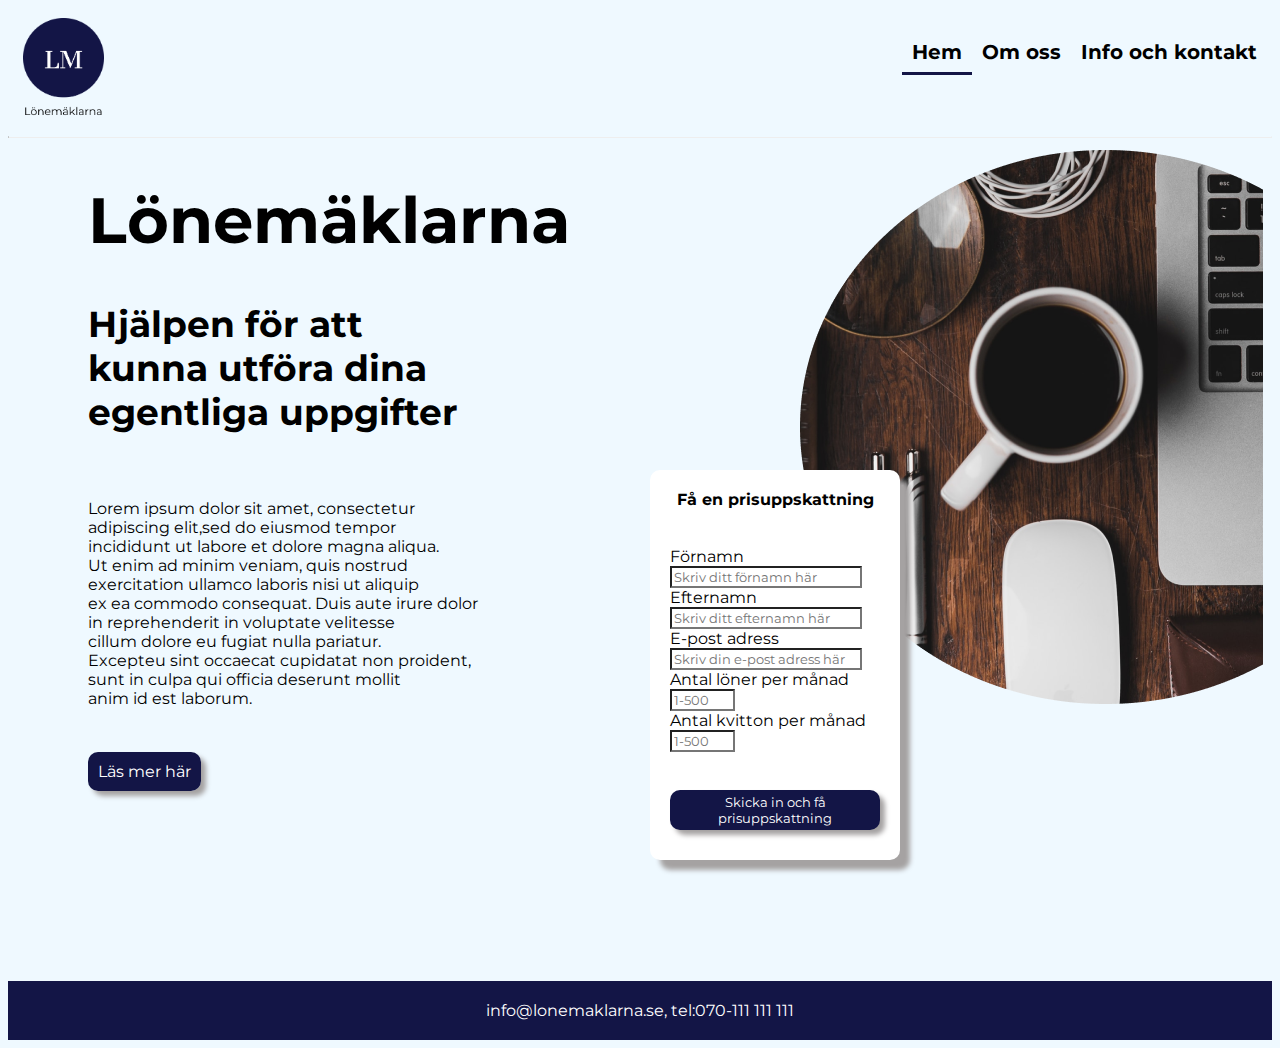
==== index.html @ b3e82fdd "first commit" ====
<!DOCTYPE html>
<html lang="en">

<head>
    <meta charset="UTF-8">
    <meta http-equiv="X-UA-Compatible" content="IE=edge">
    <meta name="viewport" content="width=device-width, initial-scale=1.0">
    <title>HemLM</title>
    <!--länktitel-->
    <link rel="preconnect" href="https://fonts.googleapis.com">
    <!--länk till typsnitt-->
    <link rel="preconnect" href="https://fonts.gstatic.com" crossorigin>
    <link href="https://fonts.googleapis.com/css2?family=Montserrat&display=swap" rel="stylesheet">
    <link rel="stylesheet" href="style.css">
    <!--länk till css-->
</head>

<body>
    <header>
        <!--header startar-->
        <div class="header">
            <a href="index.html" class=imglogo><img src="img/logo.png" alt="logo.lonemaklarna" height="100px"></a>
            <!--länk till loggo-->
            <nav class="myNav">
                <!--3 länksidor-->
                <a class="active" href="index.html">Hem</a>
                <a href="about.html">Om oss</a>
                <a href="contact.html">Info och kontakt</a>
            </nav>
        </div>
    </header>
    <!--header slutar-->
    <hr class="avgrans">
    <!--för mobil-->
    <section class="lonetext">
        <h1 class="h1">Lönemäklarna</h1>
        <!--Rubrik-->
        <h2 class="h2p1">Hjälpen för att <br>kunna utföra dina <br>egentliga uppgifter</h2>
        <!--Underrubrik-->
        <br>
        <p class="loremp1">Lorem ipsum dolor sit amet, consectetur <br>
            <!--innehåll-->
            adipiscing elit,sed do eiusmod tempor <br>
            incididunt ut labore et dolore magna aliqua. <br>
            Ut enim ad minim veniam, quis nostrud <br>
            exercitation ullamco laboris nisi ut aliquip <br>
            ex ea commodo consequat. Duis aute irure dolor <br>
            in reprehenderit in voluptate velitesse <br>
            cillum dolore eu fugiat nulla pariatur. <br>
            Excepteu sint occaecat cupidatat non proident,<br>
            sunt in culpa qui officia deserunt mollit <br>
            anim id est laborum.</p>
        <br> <br>
        <a class="linkButton" href="contact.html">Läs mer här</a>
        <!--länk stylad som knapp-->
        <br>
        <div class="picture1">
            <img src="img/desk1.png" alt="img of a desk with a computer" />
            <!--länk till bild sid 1-->
        </div>



        <form class="myForm">
            <!--start formulär-->
            <legend>Få en prisuppskattning</legend> <br> <br>
            <label for="fname">Förnamn</label><br>
            <input type="text" id="fname" name="fname" placeholder="Skriv ditt förnamn här" /> <br>
            <label for="lname">Efternamn</label><br>
            <input type="text" id="lname" name="lname" placeholder="Skriv ditt efternamn här" /><br>
            <label for="email">E-post adress</label><br>
            <input type="text" id="email" name="email" placeholder="Skriv din e-post adress här"><br>
            <label for="quantity">Antal löner per månad</label><br>
            <input type="number" id="quantity" name="quantity" placeholder="1-500" min="1" max="500"><br>
            <label for="quantity">Antal kvitton per månad</label><br>
            <input type="number" id="quantity" name="quantity" placeholder="1-500" min="1" max="500">
            <br><br><br>
            <button class="buttonForm" type="button">Skicka in och få prisuppskattning</button>
            <!--knapp för att sända formulär-->

        </form>
    </section>
    <!--formulär slut-->


    <footer>
        <!--footer startar-->
        <p class="myFooter">info@lonemaklarna.se,
            tel:070-111 111 111</p>
    </footer>
    <!--footer slut-->
</body>

</html>
---- style.css ----
* {
    background-color: #EFF9FF;
    font-family: 'Montserrat', sans-serif;
    box-sizing: border-box;
}

.header {
    overflow: hidden;
    padding: 10px 5px;
}

.header a {
    float: left;
    color: black;
    text-align: center;
    text-decoration: none;
    font-size: 20px;
    line-height: 29px;
    border-radius: 0px;
    font-weight: bold;
    padding-left: 10px;
    padding-right: 10px;
    padding-bottom: 5px;
    border-bottom: 2px solid transparent;
}

.header a:hover {
    opacity: 0.7;
}

.header a.active {
    border-bottom: 3px solid #131546;
}

.myNav {
    float: right;
    padding-top: 20px;
}

hr.avgrans {
    border-top: 1px solid transparent;
}

@media screen and (max-width: 600px) {
    .header a {
        float: none;
        display: block;
        text-align: left;
        width: 160px;
    }

    hr.avgrans {
        border-top: 1px solid black;

    }

    .myNav {
        float: none;
    }

}

.imglogo {

    width: auto;
    height: 100px;
    opacity: 1;
    float: left;
    font-size: 20px;
}

.h1 {
    color: black;
    text-align: left;
    font-size: 64px;
    line-height: 78px;
    margin-left: 40px;
}

.h2p1 {
    text-align: left;
    font-size: 36px;
    margin-left: 40px;
}

.loremp1 {
    text-align: left;
    margin-left: 40px;
}

.picture1 {
    position: absolute;
    top: 150px;
    left: 800px;
}

.lonetext {
    min-height: 800px;
    margin-left: 40px;
    text-align: left;
}



.myForm {
    background-color: white;
    position: absolute;
    top: 470px;
    right: 380px;
    padding: 20px;
    height: 390px;
    width: 250px;
    border-radius: 10px;
    box-shadow: 10px 10px 5px rgb(165, 162, 162);
}

@media screen and (max-width: 1000px) {
    .myForm {
        padding: 20px;
        position: relative;
        top: 50px;
        left: 0px;
        margin-bottom: 80px;

    }
}

input[type=text] :focus {
    border: 3px solid #555;
}

label {
    background-color: white;
}

input {
    background-color: white;
}

legend {
    font-size: 36;
    background-color: white;
    font-weight: bold;
    text-align: center;
}

.h2Form {
    text-align: center;
}

.buttonForm {
    height: 40px;
    background-color: #131546;
    color: white;
    border: none;
    border-radius: 10px;
    box-shadow: 5px 5px 5px rgb(165, 162, 162);
}

.buttonForm:hover {
    opacity: 0.7;
}

.myFooter {
    background-color: #131546;
    color: white;
    text-align: center;
    margin: 0;
    padding: 20px;
    width: 100%;
    border-color: #131546;
}

.linkButton:hover {
    opacity: 0.7;
}

.linkButton {
    margin-left: 40px;
    text-decoration: none;
    text-align: center;
    border-radius: 10px;
    background: #131546;
    color: white;
    padding: 10px;
    width: 100px;
    height: 25px;
    box-shadow: 5px 5px 5px rgb(165, 162, 162);
}


.h2p2 {
    text-align: left;
    font-size: 36px;
    margin-left: 40px;
}

.loremp2 {
    text-align: left;
    margin-left: 40px;
}

.container {
    position: absolute;
}

.citat {
    position: absolute;
    top: 0px;
    right: 100px;
    font-family: 'Cormorant SC', serif;
    font-style: normal;
    font-weight: normal;
    font-size: 40px;
    line-height: 58px;


}

.imgStaff {
    width: 80%;
    height: auto;
}

.nameImg {
    position: absolute;
    bottom: 0px;
    right: 40px;
}

.h2p3 {
    text-align: left;
    font-size: 36px;
}

.row {
    display: flex;
    flex-wrap: wrap;
    min-height: 400px;
}

.column1 {
    flex: 1;
    margin-top: 70px;
    margin-bottom: 20px;
    padding-left: 0;
    max-width: 500px;
    min-width: 300px;

}

.column2 {
    flex: 1;
    margin-top: 70px;
    margin-bottom: 20px;
    margin-left: 50px;
    margin-right: 200px;
    padding-left: 0;
    max-width: 1000px;
    min-width: 400px;
}

.column3 {
    flex: 1;
    margin-top: 70px;
    margin-bottom: 20px;
    padding-left: 0;
    max-width: 600px;

}

.column4 {
    flex: 1;
    margin-top: 70px;
    margin-bottom: 20px;
    margin-left: 50px;
    margin-right: 200px;
    padding-left: 0;
    max-width: 1000px;
    min-width: 400px;
}
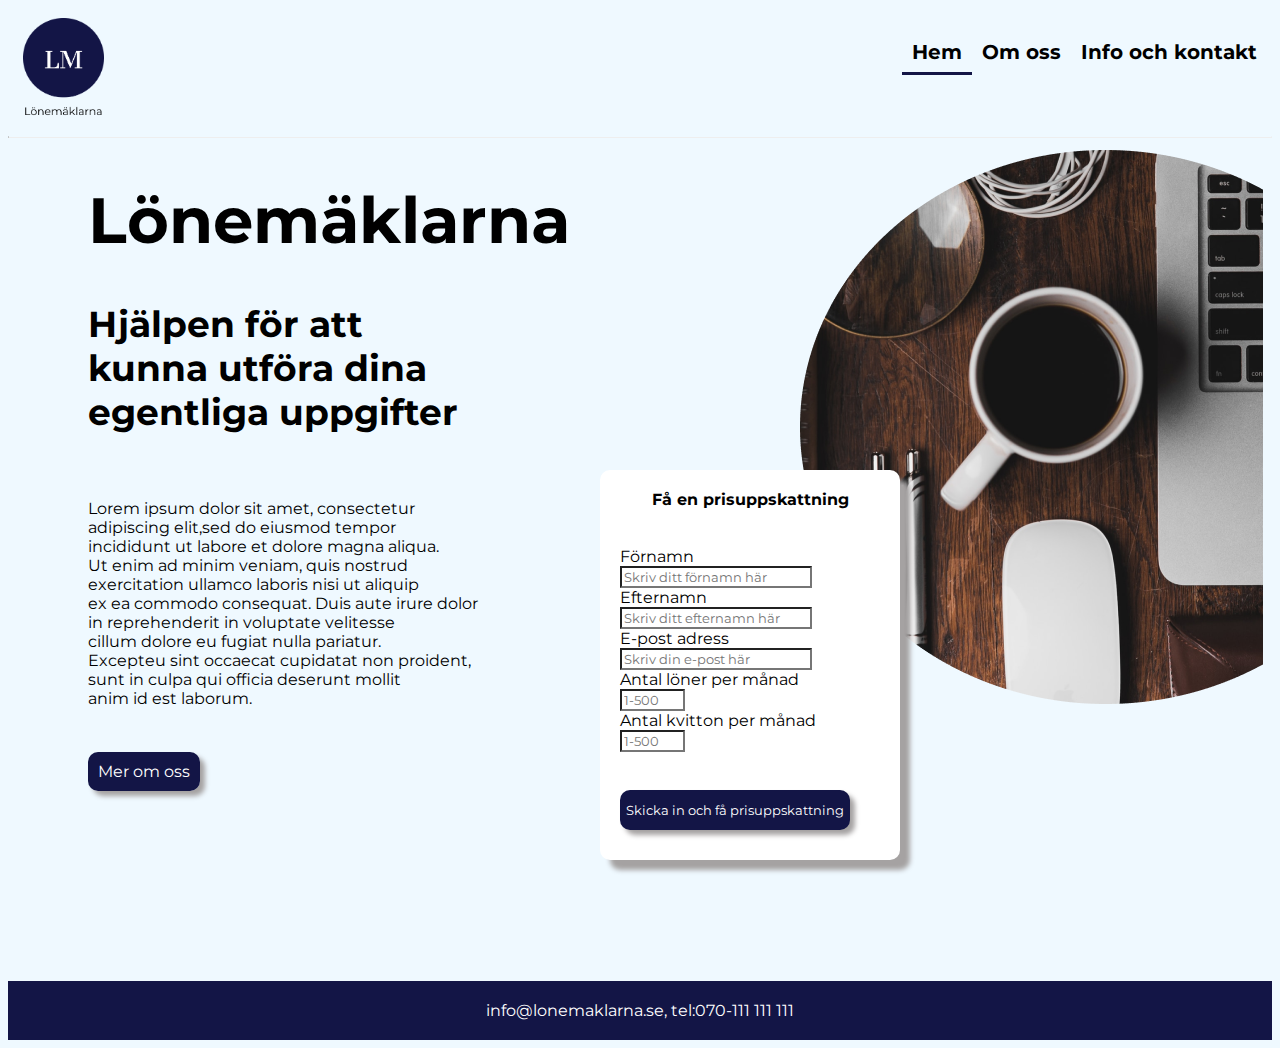
==== commit bca777a4: "media-queries, WCAG and JS" ====
--- a/index.html
+++ b/index.html
@@ -1,7 +1,18 @@
 <!DOCTYPE html>
-<html lang="en">
+<html lang="sv">
+<!--WCAG 3.1.1-->
 
 <head>
+    <!--webbriktlinje1: WCAG 2.4.1 Erbjud möjlighet att hoppa över innehåll. 
+        Detta har jag tillämpat genom att tillägga aria-labels så
+         att de med skärmläsaare lättare kan navigera sig på sidan. Har även lämnat tomma 
+        alt-texter då dessa är endast dekorativa och inte har nån funktion. -->
+    <!--webbriktlinje2: WCAG 1.4.3 Använd tillräcklig kontrast mellan
+    text och bakgrund. Detta har jag tillämpat genom att kolla alla kontraster
+    svart text-ljusblå bakgrund = 19.66:1 , vit text-mörkblå bakgrund = 17.13:1-->
+    <!--webbriktlinje 3 = WCAG 3.1.1 Ange sidans språk i koden-->
+    <!-- Har även för tillgänglighetens skull adderat padding till knappar och länkar som 
+    underlättar med en större klickyta-->
     <meta charset="UTF-8">
     <meta http-equiv="X-UA-Compatible" content="IE=edge">
     <meta name="viewport" content="width=device-width, initial-scale=1.0">
@@ -17,11 +28,13 @@
 
 <body>
     <header>
+        <!--2.4.1 aria-label-->
         <!--header startar-->
         <div class="header">
             <a href="index.html" class=imglogo><img src="img/logo.png" alt="logo.lonemaklarna" height="100px"></a>
             <!--länk till loggo-->
             <nav class="myNav">
+                <!--2.4.1 aria-label-->
                 <!--3 länksidor-->
                 <a class="active" href="index.html">Hem</a>
                 <a href="about.html">Om oss</a>
@@ -32,63 +45,73 @@
     <!--header slutar-->
     <hr class="avgrans">
     <!--för mobil-->
-    <section class="lonetext">
-        <h1 class="h1">Lönemäklarna</h1>
-        <!--Rubrik-->
-        <h2 class="h2p1">Hjälpen för att <br>kunna utföra dina <br>egentliga uppgifter</h2>
-        <!--Underrubrik-->
-        <br>
-        <p class="loremp1">Lorem ipsum dolor sit amet, consectetur <br>
-            <!--innehåll-->
-            adipiscing elit,sed do eiusmod tempor <br>
-            incididunt ut labore et dolore magna aliqua. <br>
-            Ut enim ad minim veniam, quis nostrud <br>
-            exercitation ullamco laboris nisi ut aliquip <br>
-            ex ea commodo consequat. Duis aute irure dolor <br>
-            in reprehenderit in voluptate velitesse <br>
-            cillum dolore eu fugiat nulla pariatur. <br>
-            Excepteu sint occaecat cupidatat non proident,<br>
-            sunt in culpa qui officia deserunt mollit <br>
-            anim id est laborum.</p>
-        <br> <br>
-        <a class="linkButton" href="contact.html">Läs mer här</a>
-        <!--länk stylad som knapp-->
-        <br>
-        <div class="picture1">
-            <img src="img/desk1.png" alt="img of a desk with a computer" />
-            <!--länk till bild sid 1-->
-        </div>
+    <main>
+        <!--2.4.1 aria-label-->
+        <section class="lonetext">
+            <h1 class="h1">Lönemäklarna</h1>
+            <!--Rubrik-->
+            <h2 class="h2p1">Hjälpen för att <br>kunna utföra dina <br>egentliga uppgifter</h2>
+            <!--Underrubrik-->
+            <br>
+            <p class="loremp1">Lorem ipsum dolor sit amet, consectetur <br>
+                <!--innehåll-->
+                adipiscing elit,sed do eiusmod tempor <br>
+                incididunt ut labore et dolore magna aliqua. <br>
+                Ut enim ad minim veniam, quis nostrud <br>
+                exercitation ullamco laboris nisi ut aliquip <br>
+                ex ea commodo consequat. Duis aute irure dolor <br>
+                in reprehenderit in voluptate velitesse <br>
+                cillum dolore eu fugiat nulla pariatur. <br>
+                Excepteu sint occaecat cupidatat non proident,<br>
+                sunt in culpa qui officia deserunt mollit <br>
+                anim id est laborum.</p>
+            <br> <br>
+            <a class="linkButton" href="contact.html" id="linktext">Mer om oss</a>
+            <!--länk stylad som knapp-->
+            <br>
+            <div class="picture1">
+                <img src="img/desk1.png" alt="" />
+                <!--länk till bild sid 1-->
+            </div>
 
 
 
-        <form class="myForm">
-            <!--start formulär-->
-            <legend>Få en prisuppskattning</legend> <br> <br>
-            <label for="fname">Förnamn</label><br>
-            <input type="text" id="fname" name="fname" placeholder="Skriv ditt förnamn här" /> <br>
-            <label for="lname">Efternamn</label><br>
-            <input type="text" id="lname" name="lname" placeholder="Skriv ditt efternamn här" /><br>
-            <label for="email">E-post adress</label><br>
-            <input type="text" id="email" name="email" placeholder="Skriv din e-post adress här"><br>
-            <label for="quantity">Antal löner per månad</label><br>
-            <input type="number" id="quantity" name="quantity" placeholder="1-500" min="1" max="500"><br>
-            <label for="quantity">Antal kvitton per månad</label><br>
-            <input type="number" id="quantity" name="quantity" placeholder="1-500" min="1" max="500">
-            <br><br><br>
-            <button class="buttonForm" type="button">Skicka in och få prisuppskattning</button>
-            <!--knapp för att sända formulär-->
+            <form class="myForm" aria-label="förfråganformulär">
+                <!--start formulär-->
+                <!--2.4.1 aria-label-->
+                <legend>Få en prisuppskattning</legend> <br> <br>
+                <label for="fname">Förnamn</label><br>
+                <input type="text" id="fname" name="fname" placeholder="Skriv ditt förnamn här" /> <br>
+                <label for="lname">Efternamn</label><br>
+                <input type="text" id="lname" name="lname" placeholder="Skriv ditt efternamn här" /><br>
+                <label for="email">E-post adress</label><br>
+                <input type="text" id="email" name="email" placeholder="Skriv din e-post här"><br>
+                <label for="quantity">Antal löner per månad</label><br>
+                <input type="number" id="quantity" name="quantity" placeholder="1-500" min="1" max="500"><br>
+                <label for="quantity">Antal kvitton per månad</label><br>
+                <input type="number" id="quantity" name="quantity" placeholder="1-500" min="1" max="500">
+                <br><br><br>
+                <button class="buttonForm" type="button" onclick="myFunction()">Skicka in och få
+                    prisuppskattning</button>
+                <!--knapp för att sända formulär-->
+                <!--onklick med funktion i JS-->
 
-        </form>
-    </section>
+            </form>
+        </section>
+    </main>
     <!--formulär slut-->
 
 
     <footer>
+        <!--2.4.1 aria-label-->
         <!--footer startar-->
         <p class="myFooter">info@lonemaklarna.se,
             tel:070-111 111 111</p>
     </footer>
     <!--footer slut-->
+
+    <script src="javascript.js"></script>
+    <!--länk till javascript-->
 </body>
 
 </html>
--- a/style.css
+++ b/style.css
@@ -22,6 +22,8 @@
     padding-right: 10px;
     padding-bottom: 5px;
     border-bottom: 2px solid transparent;
+    display: block;
+   padding: 12px, 16px;
 }
 
 .header a:hover {
@@ -77,21 +79,50 @@
     margin-left: 40px;
 }
 
+@media screen and (max-width: 600px) {
+    .h1{
+        margin-left: 10px;
+        font-size: 36px;
+    }
+}
+
 .h2p1 {
     text-align: left;
     font-size: 36px;
     margin-left: 40px;
 }
 
+@media screen and (max-width: 600px){
+    .h2p1{
+        margin-left: 10px;
+        font-size: 28px;
+    }
+}
+
 .loremp1 {
     text-align: left;
     margin-left: 40px;
+}
+
+@media screen and (max-width: 600px){
+    .loremp1{
+        margin-left: 10px;
+        font-size: 18px;
+    }
 }
 
 .picture1 {
     position: absolute;
     top: 150px;
     left: 800px;
+    
+   
+}
+@media screen and (max-width: 600px){
+    .picture1{
+        display: none;
+        
+    }
 }
 
 .lonetext {
@@ -99,8 +130,6 @@
     margin-left: 40px;
     text-align: left;
 }
-
-
 
 .myForm {
     background-color: white;
@@ -109,7 +138,7 @@
     right: 380px;
     padding: 20px;
     height: 390px;
-    width: 250px;
+    width: 300px;
     border-radius: 10px;
     box-shadow: 10px 10px 5px rgb(165, 162, 162);
 }
@@ -155,6 +184,7 @@
     border: none;
     border-radius: 10px;
     box-shadow: 5px 5px 5px rgb(165, 162, 162);
+    padding: 12px, 16px;
 }
 
 .buttonForm:hover {
@@ -186,14 +216,18 @@
     width: 100px;
     height: 25px;
     box-shadow: 5px 5px 5px rgb(165, 162, 162);
-}
+    padding: 12px, 16px;
+}
+
 
 
 .h2p2 {
     text-align: left;
     font-size: 36px;
     margin-left: 40px;
-}
+    padding-bottom: 40px;
+}
+
 
 .loremp2 {
     text-align: left;
@@ -201,7 +235,7 @@
 }
 
 .container {
-    position: absolute;
+    position: relative;
 }
 
 .citat {
@@ -218,15 +252,19 @@
 }
 
 .imgStaff {
-    width: 80%;
-    height: auto;
+    width: 100%
+    
+    
 }
 
 .nameImg {
     position: absolute;
     bottom: 0px;
     right: 40px;
-}
+    padding-bottom: 5px;
+}
+
+
 
 .h2p3 {
     text-align: left;
@@ -234,31 +272,37 @@
 }
 
 .row {
-    display: flex;
-    flex-wrap: wrap;
-    min-height: 400px;
+  display: flex;
+  flex-wrap: wrap;
+   
+     
 }
 
 .column1 {
-    flex: 1;
-    margin-top: 70px;
-    margin-bottom: 20px;
-    padding-left: 0;
-    max-width: 500px;
-    min-width: 300px;
+    flex: 40%;
+   padding: 20px;
 
 }
 
 .column2 {
-    flex: 1;
-    margin-top: 70px;
-    margin-bottom: 20px;
-    margin-left: 50px;
-    margin-right: 200px;
-    padding-left: 0;
-    max-width: 1000px;
-    min-width: 400px;
-}
+    flex: 60%;
+   padding: 20px;
+}
+.column5{
+    flex: 100%;
+    
+}
+
+   
+
+@media  screen and (max-width: 600px) {
+    .column1, .column2, .column5 {
+        
+        flex: 100%;
+    }
+    
+}
+
 
 .column3 {
     flex: 1;
@@ -267,6 +311,11 @@
     padding-left: 0;
     max-width: 600px;
 
+}
+@media  screen and (max-width: 600px){
+    .column3{
+        display: none;
+    }
 }
 
 .column4 {
@@ -278,4 +327,29 @@
     padding-left: 0;
     max-width: 1000px;
     min-width: 400px;
+}
+@media screen and (max-width: 600px) {
+    .citat {
+        font-size: 22px;
+        margin-top: 0px;
+    }
+    .nameImg {
+        font-size: 12px;
+    }
+    
+    .h2p2{
+        font-size: 28px;
+    }
+    .loremp2{
+        font-size: 18px;
+    }
+    .imgp2{
+        max-width: 600px;
+    }
+}
+@media  screen and (max-width: 600px){
+     .h2p3{
+        font-size: 28px;}
+.textp3{
+    font-size: 18px;}
 }